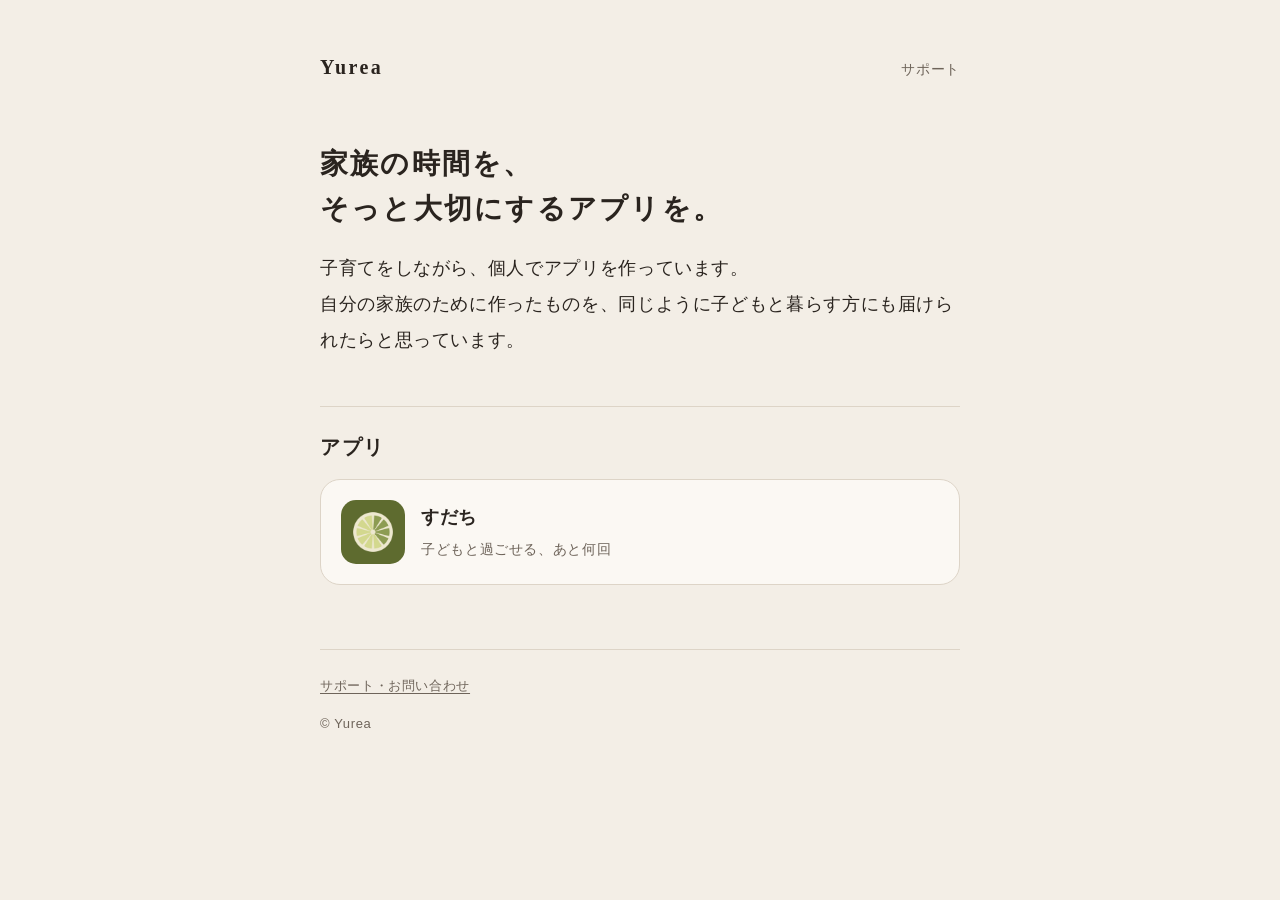
==== index.html @ 0833d9d4 "サイトを作る：トップ・サポート・すだちの紹介とプライバシーポリシー・app-ads.txt" ====
<!doctype html>
<html lang="ja">
<head>
  <meta charset="utf-8">
  <meta name="viewport" content="width=device-width, initial-scale=1">
  <title>Yurea</title>
  <meta name="description" content="Yurea が個人で開発している iPhone アプリの紹介とサポート。">
  <link rel="stylesheet" href="/style.css">
  <link rel="apple-touch-icon" href="/apple-touch-icon.png">
</head>
<body>
  <div class="page">
    <header class="site-header">
      <a class="brand" href="/">Yurea</a>
      <nav><a href="/support.html">サポート</a></nav>
    </header>

    <main>
      <h1>家族の時間を、<br>そっと大切にするアプリを。</h1>
      <p class="lead">
        子育てをしながら、個人でアプリを作っています。<br>
        自分の家族のために作ったものを、同じように子どもと暮らす方にも届けられたらと思っています。
      </p>

      <h2>アプリ</h2>
      <a class="card" href="/sudachi/">
        <img src="/sudachi/images/icon.png" alt="">
        <span>
          <span class="name">すだち</span><br>
          <span class="sub">子どもと過ごせる、あと何回</span>
        </span>
      </a>
    </main>

    <footer class="site-footer">
      <a href="/support.html">サポート・お問い合わせ</a>
      <p>&copy; Yurea</p>
    </footer>
  </div>
</body>
</html>
---- style.css ----
/* 色はすだちの Palette（docs/05_design_system.md）と同じ。フォントは外から読まない（端末の明朝・ゴシック）。 */
:root {
  --ground: #f3eee6;
  --surface: #fbf8f3;
  --ink: #2a241f;
  --ink-sub: #6e645a;
  --ink-quiet: #b9ac9a;
  --hairline: #ddd4c7;
  --accent: #8a5a2b;
  --mincho: "Hiragino Mincho ProN", "YuMincho", "Yu Mincho", "Noto Serif JP", serif;
  --gothic: "Hiragino Sans", "Hiragino Kaku Gothic ProN", "Yu Gothic", "Noto Sans JP", sans-serif;
  color-scheme: light dark;
}

@media (prefers-color-scheme: dark) {
  :root {
    --ground: #1e1a16;
    --surface: #2a241f;
    --ink: #f3eee6;
    --ink-sub: #b9ac9a;
    --ink-quiet: #6e645a;
    --hairline: #3d352e;
    --accent: #c98a4b;
  }
}

* { box-sizing: border-box; }

html { -webkit-text-size-adjust: 100%; }

body {
  margin: 0;
  background: var(--ground);
  color: var(--ink);
  font-family: var(--gothic);
  font-size: 16px;
  line-height: 1.9;
  letter-spacing: 0.04em;
}

a { color: var(--accent); text-underline-offset: 0.2em; }

.page {
  max-width: 680px;
  margin: 0 auto;
  padding: 48px 20px 64px;
}

.site-header {
  display: flex;
  align-items: baseline;
  justify-content: space-between;
  gap: 16px;
  margin-bottom: 56px;
}

.site-header .brand {
  font-family: var(--mincho);
  font-weight: 700;
  font-size: 20px;
  letter-spacing: 0.12em;
  color: var(--ink);
  text-decoration: none;
}

.site-header nav a {
  color: var(--ink-sub);
  font-size: 14px;
  text-decoration: none;
  margin-left: 16px;
}

h1, h2, h3 {
  font-family: var(--mincho);
  font-weight: 700;
  line-height: 1.6;
  letter-spacing: 0.08em;
}

h1 { font-size: 28px; margin: 0 0 16px; }
h2 { font-size: 20px; margin: 48px 0 12px; padding-top: 24px; border-top: 1px solid var(--hairline); }
h3 { font-size: 17px; margin: 28px 0 4px; }

.lead { font-family: var(--mincho); font-size: 18px; line-height: 2; }

.sub { color: var(--ink-sub); font-size: 14px; }

ul { padding-left: 1.4em; }
li { margin: 4px 0; }

.card {
  display: flex;
  align-items: center;
  gap: 16px;
  padding: 20px;
  margin: 16px 0;
  background: var(--surface);
  border: 1px solid var(--hairline);
  border-radius: 20px;
  color: var(--ink);
  text-decoration: none;
}

.card img { width: 64px; height: 64px; border-radius: 15px; flex: none; }
.card .name { font-family: var(--mincho); font-weight: 700; font-size: 18px; }

.button {
  display: inline-block;
  padding: 12px 28px;
  border-radius: 999px;
  background: var(--accent);
  color: var(--surface);
  font-weight: 700;
  text-decoration: none;
  letter-spacing: 0.1em;
}

.hero { text-align: center; }
.hero .icon { width: 96px; height: 96px; border-radius: 22px; }
.hero h1 { font-size: 34px; margin: 16px 0 4px; letter-spacing: 0.2em; }

.shots {
  display: flex;
  gap: 12px;
  overflow-x: auto;
  scroll-snap-type: x mandatory;
  margin: 32px -20px;
  padding: 0 20px 8px;
}

.shots img {
  width: 220px;
  flex: none;
  border-radius: 16px;
  border: 1px solid var(--hairline);
  scroll-snap-align: center;
}

.site-footer {
  margin-top: 64px;
  padding-top: 24px;
  border-top: 1px solid var(--hairline);
  color: var(--ink-sub);
  font-size: 13px;
}

.site-footer a { color: var(--ink-sub); margin-right: 16px; }
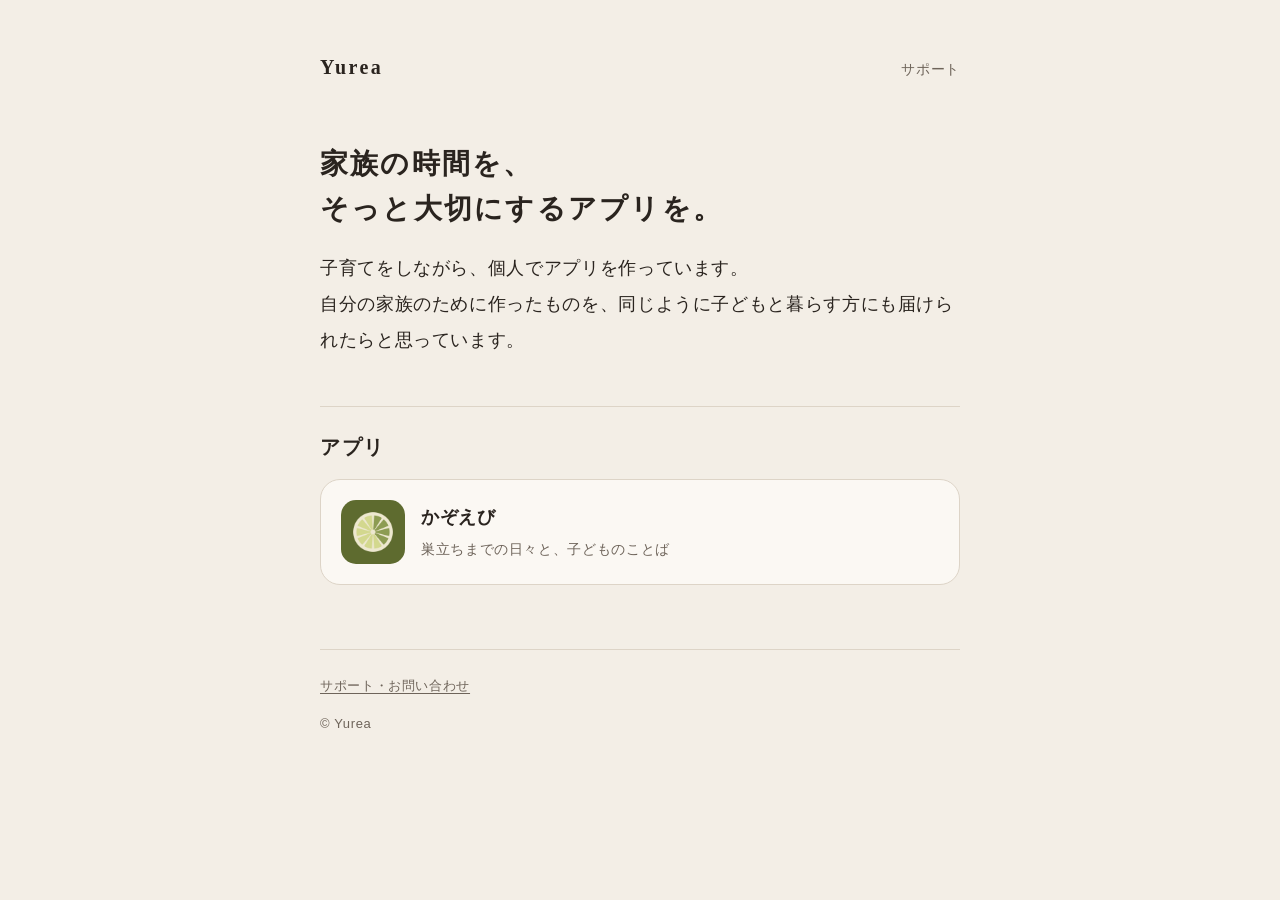
==== commit e29bfe6a: "かぞえびに名前を変える：紹介とプライバシーポリシーを /kazoebi/ に移し、/sudachi/ から転送する Co-Authored-By: Claude Opus 5.5 <noreply@a" ====
--- a/index.html
+++ b/index.html
@@ -23,11 +23,11 @@
       </p>
 
       <h2>アプリ</h2>
-      <a class="card" href="/sudachi/">
-        <img src="/sudachi/images/icon.png" alt="">
+      <a class="card" href="/kazoebi/">
+        <img src="/kazoebi/images/icon.png" alt="">
         <span>
-          <span class="name">すだち</span><br>
-          <span class="sub">子どもと過ごせる、あと何回</span>
+          <span class="name">かぞえび</span><br>
+          <span class="sub">巣立ちまでの日々と、子どものことば</span>
         </span>
       </a>
     </main>
